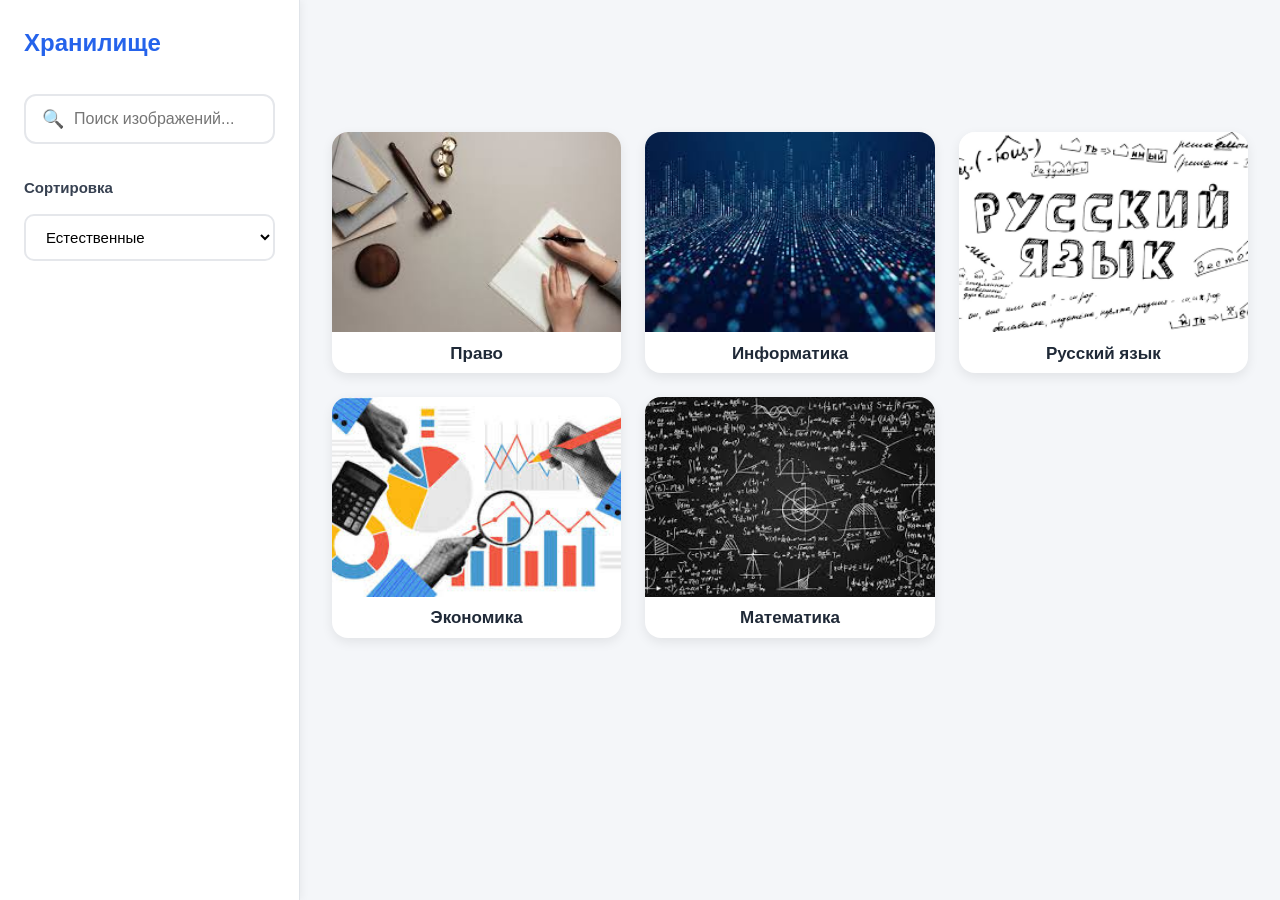
==== index.html @ 8f7dbe8d "111 1" ====
<!DOCTYPE html>
<html lang="ru">

<head>
    <meta charset="UTF-8">
    <meta name="viewport" content="width=device-width, initial-scale=1.0">
    <link rel="stylesheet" href="CSS/main.css">
    <title>Хранилище Интеллект-карт</title>
</head>

<body>
    <div class="container">
        <!-- Sidebar -->
        <aside class="sidebar">
            <div class="logo">Хранилище</div>
            <!-- Поиск -->
            <div class="search-container">
                <span class="search-icon">🔍</span>
                <input type="text" class="search-input" placeholder="Поиск изображений..." id="searchInput">
            </div>
            <!-- Сортировка -->
            <div class="filter-group">
                <div class="filter-title">Сортировка</div>
                <select id="sort">
                    <option value="Nat">Естественные</option>
                    <option value="Hum">Гуманитарные</option>
                    <option value="Oth">Другое</option>
                </select>
            </div>

        </aside>

        <!-- Main content -->
        <main class="main">
            <div class="cards-grid" id="cardsGrid">
                <!-- Карточки будут здесь -->
                <div class="card" id="1" data-category="Hum">
                    <a href=""><img src="Img/право.png" alt="Право"></a>
                    <div class="card-title">Право</div>
                </div>
                <div class="card" id="2" data-category="Nat">
                    <a href="Maps/V2.0_ЕГЭ по информатике и ИКТ (6).html"><img src="Img/Информатика.png"
                            alt="Информатика"></a>
                    <div class="card-title">Информатика</div>
                </div>
                <div class="card" id="3" data-category="Hum">
                    <a href=""><img src="Img/Русский.png" alt="Русский"></a>
                    <div class="card-title">Русский язык</div>
                </div>
                <div class="card" id="4" data-category="Hum">
                    <a href=""><img src="Img/экономика.png" alt="Экономика"></a>
                    <div class="card-title">Экономика</div>
                </div>
                <div class="card" id="5" data-category="Nat">
                    <a href="Maps/Карта для Алексея .html"><img src="Img/математика.png" alt="Математика"></a>
                    <div class="card-title">Математика</div>
                </div>
            </div>
        </main>
    </div>
    <script src="JS/main.js"></script>
</body>

</html>
---- CSS/main.css ----
* {
    margin: 0;
    padding: 0;
    box-sizing: border-box;
}

body {
    font-family: 'Segoe UI', Tahoma, Geneva, Verdana, sans-serif;
    background-color: #f4f6f9;
    color: #333;
    line-height: 1.6;
}

.container {
    display: flex;
    min-height: 100vh;
}

/* Sidebar */
.sidebar {
    width: 300px;
    background-color: #ffffff;
    border-right: 1px solid #e0e4e9;
    padding: 24px;
    box-shadow: 2px 0 8px rgba(0, 0, 0, 0.05);
    position: sticky;
    top: 0;
    height: 100vh;
    overflow-y: auto;
}

.logo {
    font-size: 24px;
    font-weight: 700;
    color: #2563eb;
    margin-bottom: 32px;
}

.search-container {
    position: relative;
    margin-bottom: 32px;
}

.search-input {
    width: 100%;
    padding: 14px 20px 14px 48px;
    border: 2px solid #e5e7eb;
    border-radius: 12px;
    font-size: 16px;
    transition: all 0.3s ease;
}

.search-input:focus {
    outline: none;
    border-color: #2563eb;
    box-shadow: 0 0 0 3px rgba(37, 99, 235, 0.1);
}

.search-icon {
    position: absolute;
    left: 18px;
    top: 50%;
    transform: translateY(-50%);
    color: #6b7280;
    font-size: 18px;
}

.filters {
    margin-top: 24px;
}

.filter-group {
    margin-bottom: 32px;
}

.filter-title {
    font-size: 15px;
    font-weight: 600;
    color: #374151;
    margin-bottom: 14px;
}

/* Чекбоксы для множественного выбора */
.checkbox-group {
    display: flex;
    flex-direction: column;
    gap: 10px;
}

.checkbox-label {
    display: flex;
    align-items: center;
    gap: 10px;
    font-size: 15px;
    cursor: pointer;
    user-select: none;
}

.checkbox-label input {
    width: 18px;
    height: 18px;
    accent-color: #2563eb;
}

select {
    width: 100%;
    padding: 12px 16px;
    border: 2px solid #e5e7eb;
    border-radius: 10px;
    font-size: 15px;
    background-color: white;
}

select:focus {
    outline: none;
    border-color: #2563eb;
}

/* Main content */
.main {
    flex: 1;
    padding: 32px;
    margin-top: 100px;
}

.header {
    display: flex;
    justify-content: space-between;
    align-items: center;
    margin-bottom: 32px;
}

.page-title {
    font-size: 28px;
    font-weight: 700;
    color: #1f2937;
}

.results {
    color: #6b7280;
    font-size: 15px;
}

.cards-grid {
    display: grid;
    grid-template-columns: repeat(auto-fill, minmax(240px, 1fr));
    gap: 24px;
}

.card {
    background-color: white;
    border-radius: 16px;
    overflow: hidden;
    box-shadow: 0 4px 12px rgba(0, 0, 0, 0.08);
    transition: all 0.3s ease;
}

.card:hover {
    transform: translateY(-8px);
    box-shadow: 0 20px 25px -5px rgba(0, 0, 0, 0.1), 0 8px 10px -6px rgba(0, 0, 0, 0.1);
}

.card img {
    width: 100%;
    height: 200px;
    object-fit: cover;
}

.card-content {
    padding: 18px;
}

.card-title {
    font-size: 17px;
    font-weight: 600;
    color: #1f2937;
    margin-bottom: 6px;
    text-align: center;
}

.card-subtitle {
    font-size: 14px;
    color: #6b7280;
}

@media (max-width: 1024px) {
    .container {
        flex-direction: column;
    }

    .sidebar {
        width: 100%;
        height: auto;
        position: relative;
    }
}
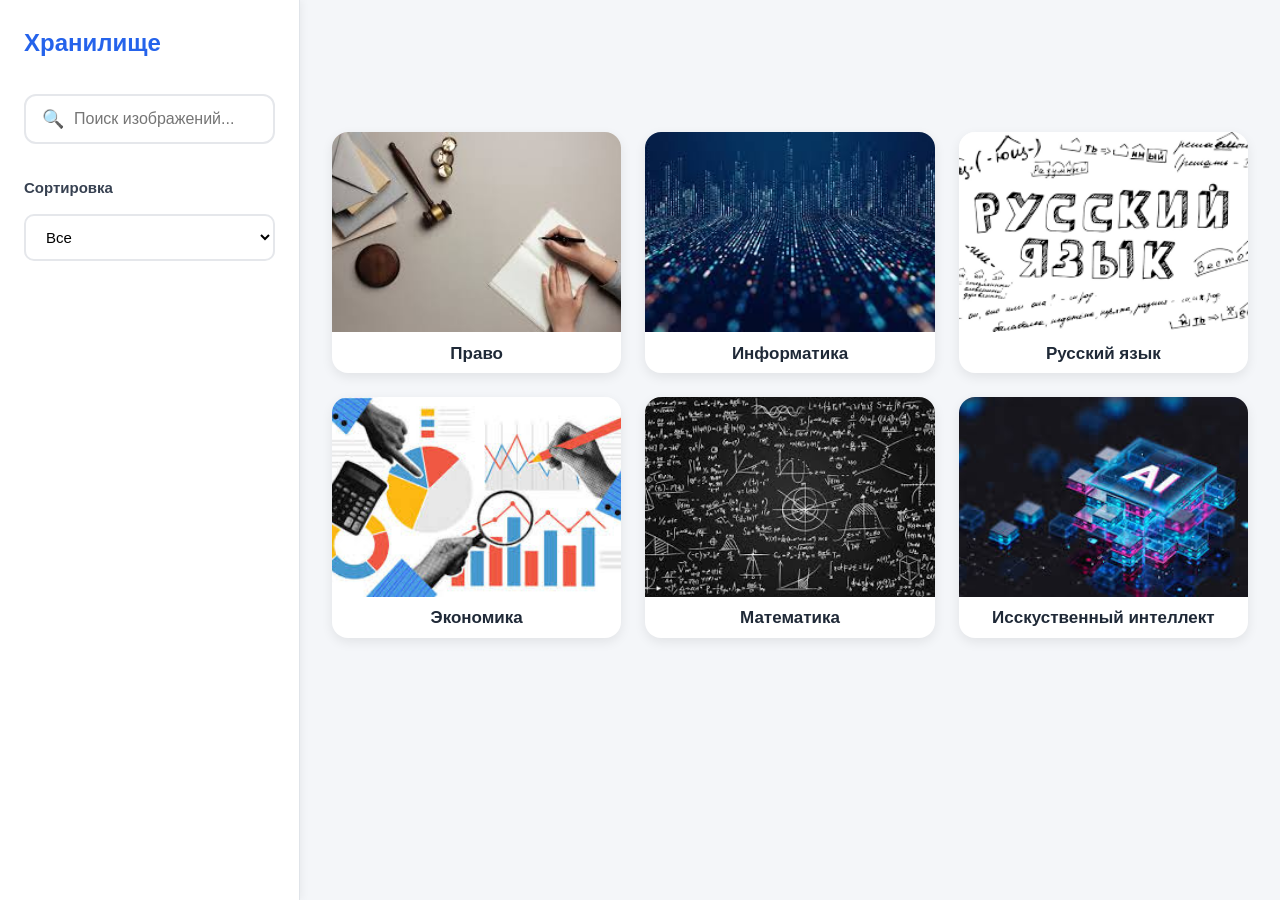
==== commit 92c868bb: "Alex +1 карта" ====
--- a/index.html
+++ b/index.html
@@ -22,6 +22,7 @@
             <div class="filter-group">
                 <div class="filter-title">Сортировка</div>
                 <select id="sort">
+                    <option value="All">Все</option>
                     <option value="Nat">Естественные</option>
                     <option value="Hum">Гуманитарные</option>
                     <option value="Oth">Другое</option>
@@ -44,7 +45,7 @@
                     <div class="card-title">Информатика</div>
                 </div>
                 <div class="card" id="3" data-category="Hum">
-                    <a href=""><img src="Img/Русский.png" alt="Русский"></a>
+                    <a href="https://www.mindmeister.com/app/map/3971134932?t=gsIUDssyK8"><img src="Img/Русский.png" alt="Русский"></a>
                     <div class="card-title">Русский язык</div>
                 </div>
                 <div class="card" id="4" data-category="Hum">
@@ -55,6 +56,10 @@
                     <a href="Maps/Карта для Алексея .html"><img src="Img/математика.png" alt="Математика"></a>
                     <div class="card-title">Математика</div>
                 </div>
+                <div class="card" id="6" data-category="Oth">
+                    <a href="https://clck.ru/3Tco3E"><img src="Img/ИИ.png" alt="Паши"></a>
+                    <div class="card-title">Исскуственный интеллект</div>
+                </div>
             </div>
         </main>
     </div>
--- a/CSS/main.css
+++ b/CSS/main.css
@@ -65,10 +65,6 @@
     font-size: 18px;
 }
 
-.filters {
-    margin-top: 24px;
-}
-
 .filter-group {
     margin-bottom: 32px;
 }
@@ -80,21 +76,7 @@
     margin-bottom: 14px;
 }
 
-/* Чекбоксы для множественного выбора */
-.checkbox-group {
-    display: flex;
-    flex-direction: column;
-    gap: 10px;
-}
 
-.checkbox-label {
-    display: flex;
-    align-items: center;
-    gap: 10px;
-    font-size: 15px;
-    cursor: pointer;
-    user-select: none;
-}
 
 .checkbox-label input {
     width: 18px;
@@ -123,23 +105,6 @@
     margin-top: 100px;
 }
 
-.header {
-    display: flex;
-    justify-content: space-between;
-    align-items: center;
-    margin-bottom: 32px;
-}
-
-.page-title {
-    font-size: 28px;
-    font-weight: 700;
-    color: #1f2937;
-}
-
-.results {
-    color: #6b7280;
-    font-size: 15px;
-}
 
 .cards-grid {
     display: grid;
@@ -166,10 +131,6 @@
     object-fit: cover;
 }
 
-.card-content {
-    padding: 18px;
-}
-
 .card-title {
     font-size: 17px;
     font-weight: 600;
@@ -178,10 +139,6 @@
     text-align: center;
 }
 
-.card-subtitle {
-    font-size: 14px;
-    color: #6b7280;
-}
 
 @media (max-width: 1024px) {
     .container {
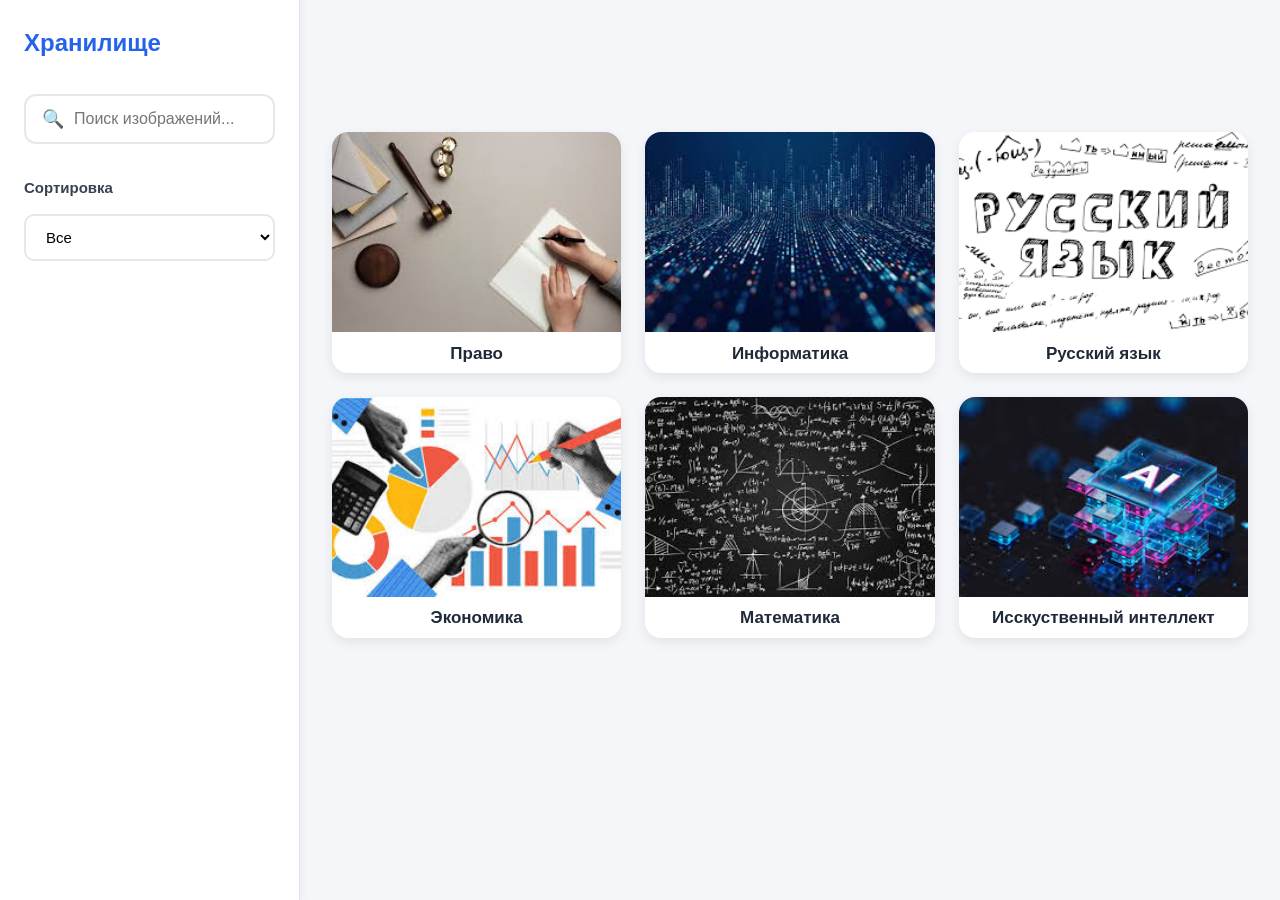
==== commit 473565e2: "1 Поиск" ====
--- a/index.html
+++ b/index.html
@@ -35,28 +35,28 @@
         <main class="main">
             <div class="cards-grid" id="cardsGrid">
                 <!-- Карточки будут здесь -->
-                <div class="card" id="1" data-category="Hum">
+                <div class="card" id="0" value="Право" data-category="Hum">
                     <a href=""><img src="Img/право.png" alt="Право"></a>
                     <div class="card-title">Право</div>
                 </div>
-                <div class="card" id="2" data-category="Nat">
+                <div class="card" id="1" value="Информатика" data-category="Nat">
                     <a href="Maps/V2.0_ЕГЭ по информатике и ИКТ (6).html"><img src="Img/Информатика.png"
                             alt="Информатика"></a>
                     <div class="card-title">Информатика</div>
                 </div>
-                <div class="card" id="3" data-category="Hum">
+                <div class="card" id="2" value="Русский язык" data-category="Hum">
                     <a href="https://www.mindmeister.com/app/map/3971134932?t=gsIUDssyK8"><img src="Img/Русский.png" alt="Русский"></a>
                     <div class="card-title">Русский язык</div>
                 </div>
-                <div class="card" id="4" data-category="Hum">
+                <div class="card" id="3" value="Экономика" data-category="Hum">
                     <a href=""><img src="Img/экономика.png" alt="Экономика"></a>
                     <div class="card-title">Экономика</div>
                 </div>
-                <div class="card" id="5" data-category="Nat">
+                <div class="card" id="4" value="Математика" data-category="Nat">
                     <a href="Maps/Карта для Алексея .html"><img src="Img/математика.png" alt="Математика"></a>
                     <div class="card-title">Математика</div>
                 </div>
-                <div class="card" id="6" data-category="Oth">
+                <div class="card" id="5" value="Исскуственный интеллект" data-category="Oth">
                     <a href="https://clck.ru/3Tco3E"><img src="Img/ИИ.png" alt="Паши"></a>
                     <div class="card-title">Исскуственный интеллект</div>
                 </div>
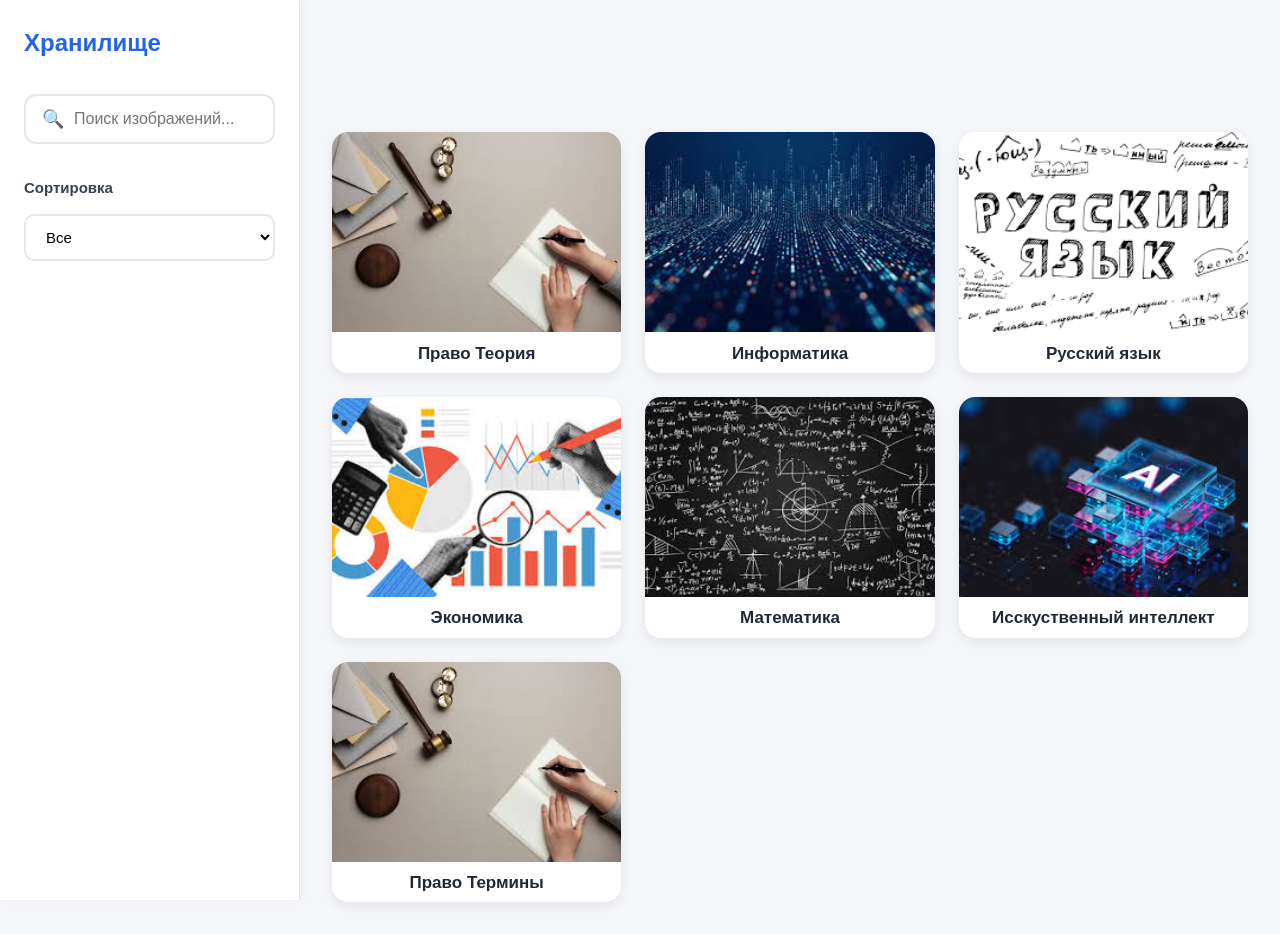
==== commit 79af8c6c: "Alex 1" ====
--- a/index.html
+++ b/index.html
@@ -4,7 +4,7 @@
 <head>
     <meta charset="UTF-8">
     <meta name="viewport" content="width=device-width, initial-scale=1.0">
-    <link rel="stylesheet" href="CSS/main.css">
+    <link rel="stylesheet" href="Assets/CSS/main.css">
     <title>Хранилище Интеллект-карт</title>
 </head>
 
@@ -35,35 +35,43 @@
         <main class="main">
             <div class="cards-grid" id="cardsGrid">
                 <!-- Карточки будут здесь -->
-                <div class="card" id="0" value="Право" data-category="Hum">
-                    <a href=""><img src="Img/право.png" alt="Право"></a>
-                    <div class="card-title">Право</div>
+                <div class="card" id="0" value="Право Теория" data-category="Hum">
+                    <a href="Assets/Maps/Данил Давыдов_10А_Право. Теория. СОДЕРЖАНИЕ. (2) (1).html"><img src="Assets/Img/право.png"
+                            alt="Право.Теория"></a>
+                    <div class="card-title">Право Теория</div>
                 </div>
                 <div class="card" id="1" value="Информатика" data-category="Nat">
-                    <a href="Maps/V2.0_ЕГЭ по информатике и ИКТ (6).html"><img src="Img/Информатика.png"
+                    <a href="Assets/Maps/V2.0_ЕГЭ по информатике и ИКТ (6).html"><img src="Assets/Img/Информатика.png"
                             alt="Информатика"></a>
                     <div class="card-title">Информатика</div>
                 </div>
                 <div class="card" id="2" value="Русский язык" data-category="Hum">
-                    <a href="https://www.mindmeister.com/app/map/3971134932?t=gsIUDssyK8"><img src="Img/Русский.png" alt="Русский"></a>
+                    <a href="https://www.mindmeister.com/app/map/3971134932?t=gsIUDssyK8"><img src="Assets/Img/Русский.png"
+                            alt="Русский"></a>
                     <div class="card-title">Русский язык</div>
                 </div>
                 <div class="card" id="3" value="Экономика" data-category="Hum">
-                    <a href=""><img src="Img/экономика.png" alt="Экономика"></a>
+                    <a href="Assets/Maps/Интеллект-карта по блоку Экономика с терминами.html"><img
+                            src="Assets/Img/экономика.png" alt="Экономика"></a>
                     <div class="card-title">Экономика</div>
                 </div>
                 <div class="card" id="4" value="Математика" data-category="Nat">
-                    <a href="Maps/Карта для Алексея .html"><img src="Img/математика.png" alt="Математика"></a>
+                    <a href="Assets/Maps/Математика.html"><img src="Assets/Img/математика.png" alt="Математика"></a>
                     <div class="card-title">Математика</div>
                 </div>
                 <div class="card" id="5" value="Исскуственный интеллект" data-category="Oth">
-                    <a href="https://clck.ru/3Tco3E"><img src="Img/ИИ.png" alt="Паши"></a>
+                    <a href="https://clck.ru/3Tco3E"><img src="Assets/Img/ИИ.png" alt="Исскуственный интеллект"></a>
                     <div class="card-title">Исскуственный интеллект</div>
+                </div>
+                <div class="card" id="6" value="Право Термины" data-category="Hum">
+                    <a href="Assets/Maps/Данил Давыдов_10А_ПРАВО. Термины и понятия (2).html"><img src="Assets/Img/право.png"
+                            alt="Право.Практика"></a>
+                    <div class="card-title">Право Термины</div>
                 </div>
             </div>
         </main>
     </div>
-    <script src="JS/main.js"></script>
+    <script src="Assets/JS/main.js"></script>
 </body>
 
 </html>
--- a/Assets/CSS/main.css
+++ b/Assets/CSS/main.css
@@ -0,0 +1,153 @@
+* {
+    margin: 0;
+    padding: 0;
+    box-sizing: border-box;
+}
+
+body {
+    font-family: 'Segoe UI', Tahoma, Geneva, Verdana, sans-serif;
+    background-color: #f4f6f9;
+    color: #333;
+    line-height: 1.6;
+}
+
+.container {
+    display: flex;
+    min-height: 100vh;
+}
+
+/* Sidebar */
+.sidebar {
+    width: 300px;
+    background-color: #ffffff;
+    border-right: 1px solid #e0e4e9;
+    padding: 24px;
+    box-shadow: 2px 0 8px rgba(0, 0, 0, 0.05);
+    position: sticky;
+    top: 0;
+    height: 100vh;
+    overflow-y: auto;
+}
+
+.logo {
+    font-size: 24px;
+    font-weight: 700;
+    color: #2563eb;
+    margin-bottom: 32px;
+}
+
+.search-container {
+    position: relative;
+    margin-bottom: 32px;
+}
+
+.search-input {
+    width: 100%;
+    padding: 14px 20px 14px 48px;
+    border: 2px solid #e5e7eb;
+    border-radius: 12px;
+    font-size: 16px;
+    transition: all 0.3s ease;
+}
+
+.search-input:focus {
+    outline: none;
+    border-color: #2563eb;
+    box-shadow: 0 0 0 3px rgba(37, 99, 235, 0.1);
+}
+
+.search-icon {
+    position: absolute;
+    left: 18px;
+    top: 50%;
+    transform: translateY(-50%);
+    color: #6b7280;
+    font-size: 18px;
+}
+
+.filter-group {
+    margin-bottom: 32px;
+}
+
+.filter-title {
+    font-size: 15px;
+    font-weight: 600;
+    color: #374151;
+    margin-bottom: 14px;
+}
+
+
+
+.checkbox-label input {
+    width: 18px;
+    height: 18px;
+    accent-color: #2563eb;
+}
+
+select {
+    width: 100%;
+    padding: 12px 16px;
+    border: 2px solid #e5e7eb;
+    border-radius: 10px;
+    font-size: 15px;
+    background-color: white;
+}
+
+select:focus {
+    outline: none;
+    border-color: #2563eb;
+}
+
+/* Main content */
+.main {
+    flex: 1;
+    padding: 32px;
+    margin-top: 100px;
+}
+
+
+.cards-grid {
+    display: grid;
+    grid-template-columns: repeat(auto-fill, minmax(240px, 1fr));
+    gap: 24px;
+}
+
+.card {
+    background-color: white;
+    border-radius: 16px;
+    overflow: hidden;
+    box-shadow: 0 4px 12px rgba(0, 0, 0, 0.08);
+    transition: all 0.3s ease;
+}
+
+.card:hover {
+    transform: translateY(-8px);
+    box-shadow: 0 20px 25px -5px rgba(0, 0, 0, 0.1), 0 8px 10px -6px rgba(0, 0, 0, 0.1);
+}
+
+.card img {
+    width: 100%;
+    height: 200px;
+    object-fit: cover;
+}
+
+.card-title {
+    font-size: 17px;
+    font-weight: 600;
+    color: #1f2937;
+    margin-bottom: 6px;
+    text-align: center;
+}
+
+
+@media (max-width: 1024px) {
+    .container {
+        flex-direction: column;
+    }
+
+    .sidebar {
+        width: 100%;
+        height: auto;
+        position: relative;
+    }
+}
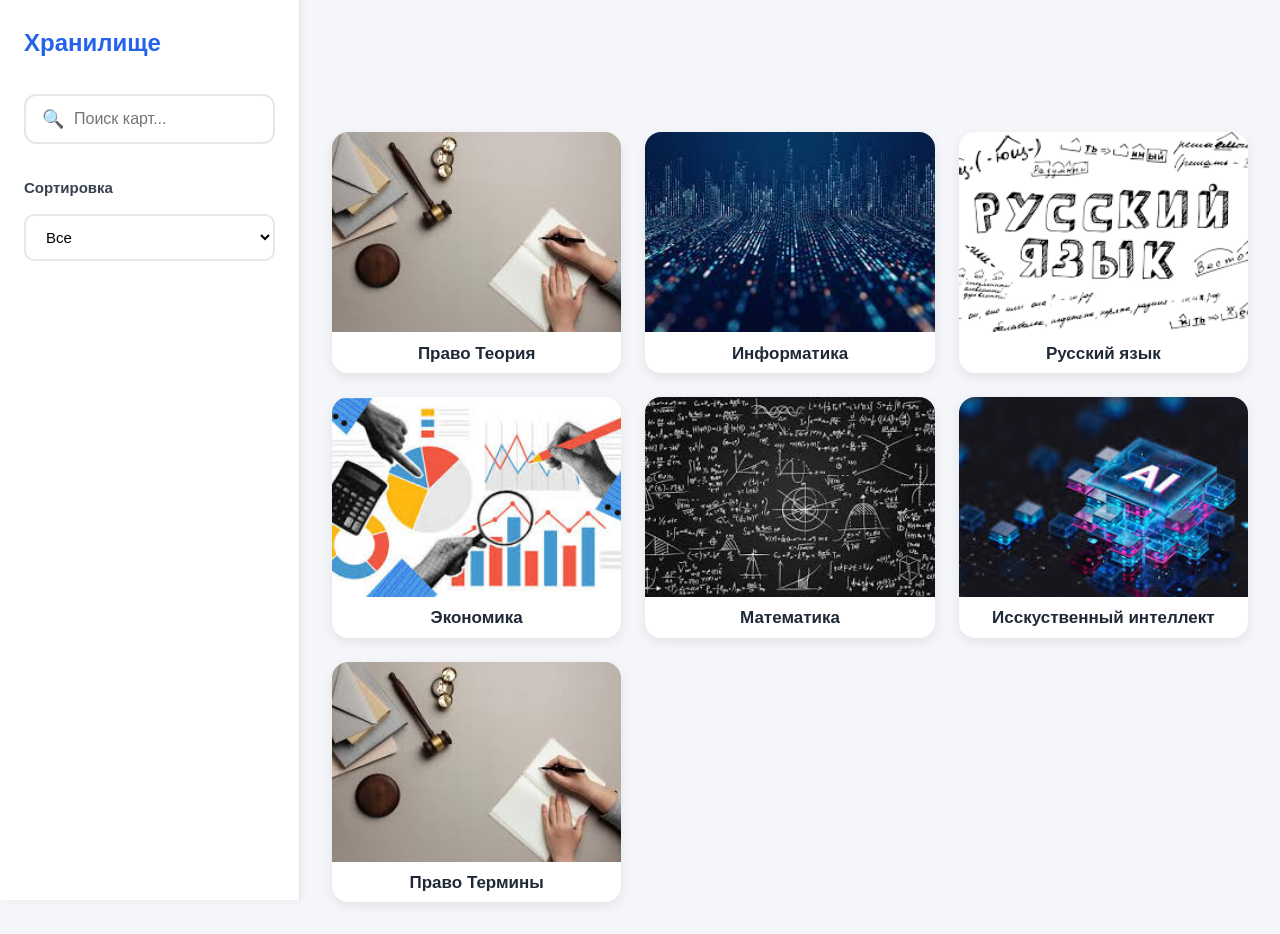
==== commit c814159c: "Alex 1" ====
--- a/index.html
+++ b/index.html
@@ -5,7 +5,7 @@
     <meta charset="UTF-8">
     <meta name="viewport" content="width=device-width, initial-scale=1.0">
     <link rel="stylesheet" href="Assets/CSS/main.css">
-    <title>Хранилище Интеллект-карт</title>
+    <title>Коллекция интеллект-карт</title>
 </head>
 
 <body>
@@ -16,7 +16,7 @@
             <!-- Поиск -->
             <div class="search-container">
                 <span class="search-icon">🔍</span>
-                <input type="text" class="search-input" placeholder="Поиск изображений..." id="searchInput">
+                <input type="text" class="search-input" placeholder="Поиск карт..." id="searchInput">
             </div>
             <!-- Сортировка -->
             <div class="filter-group">
